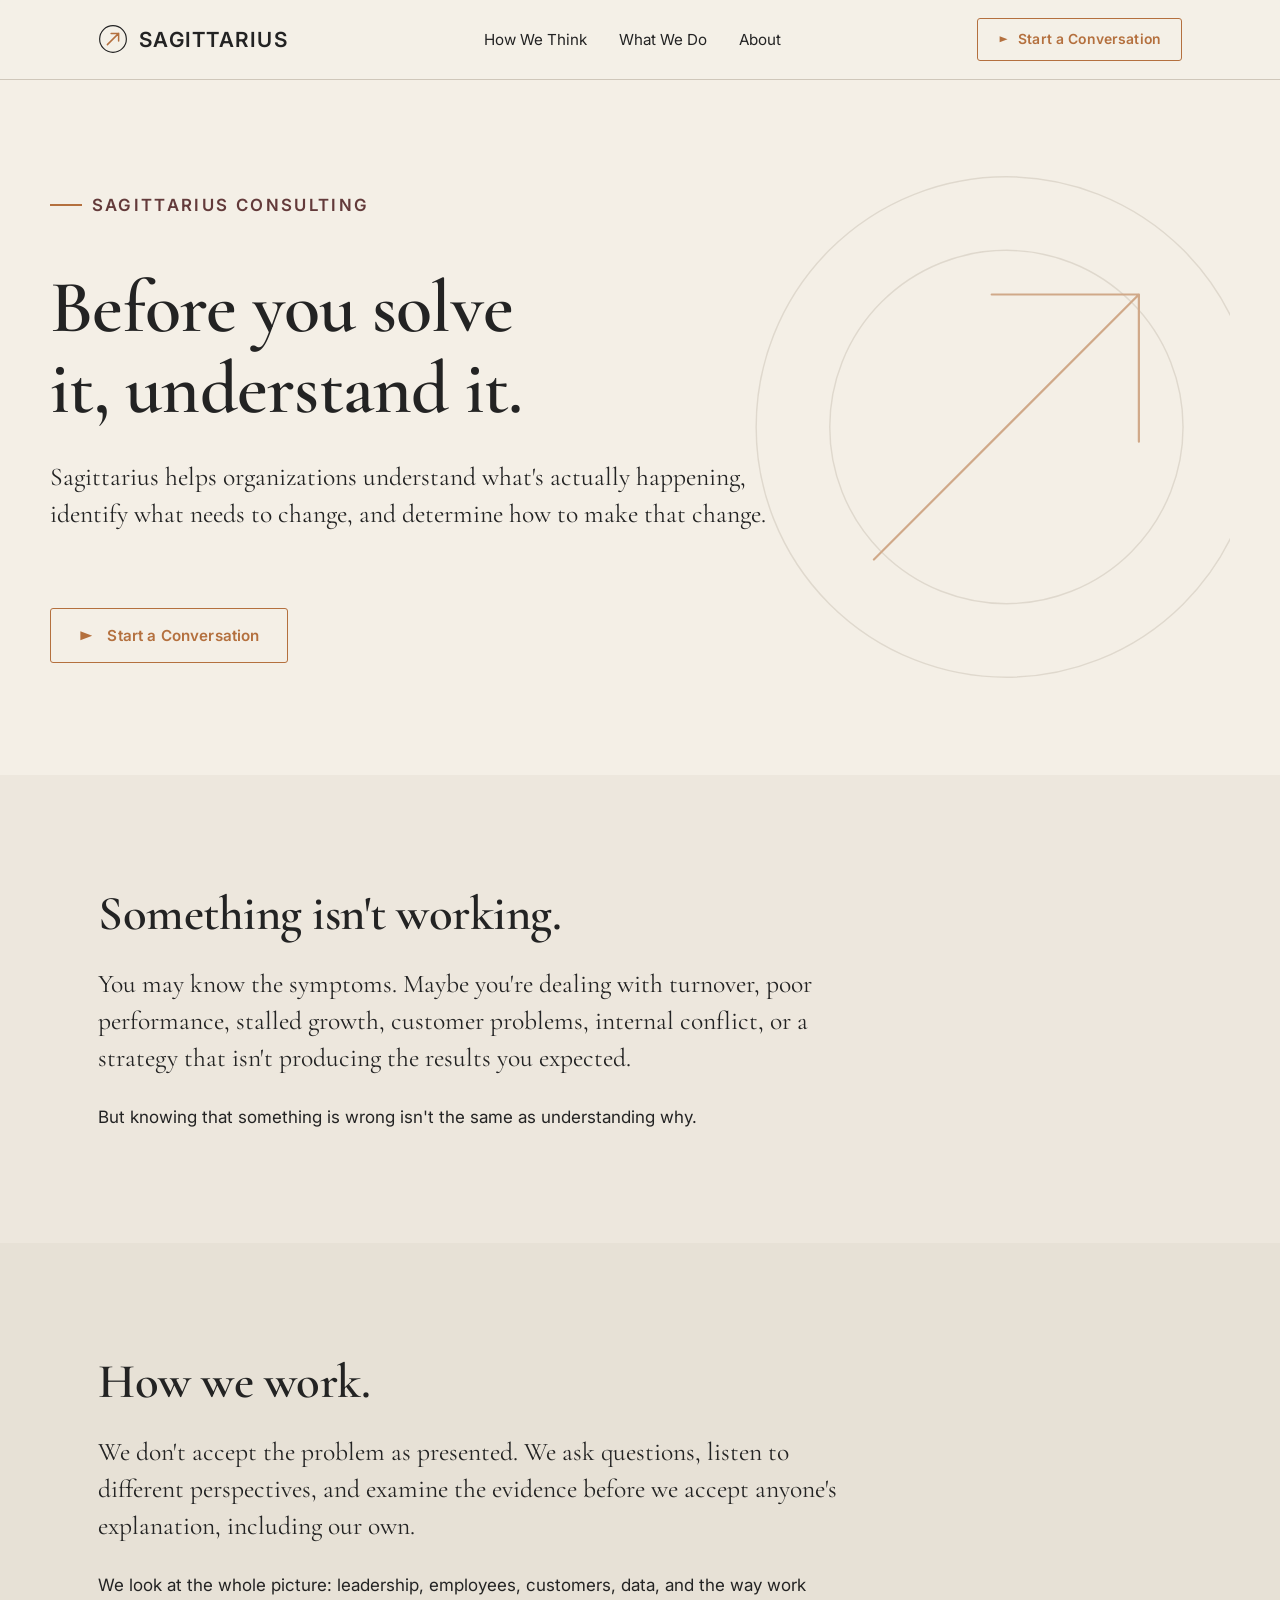
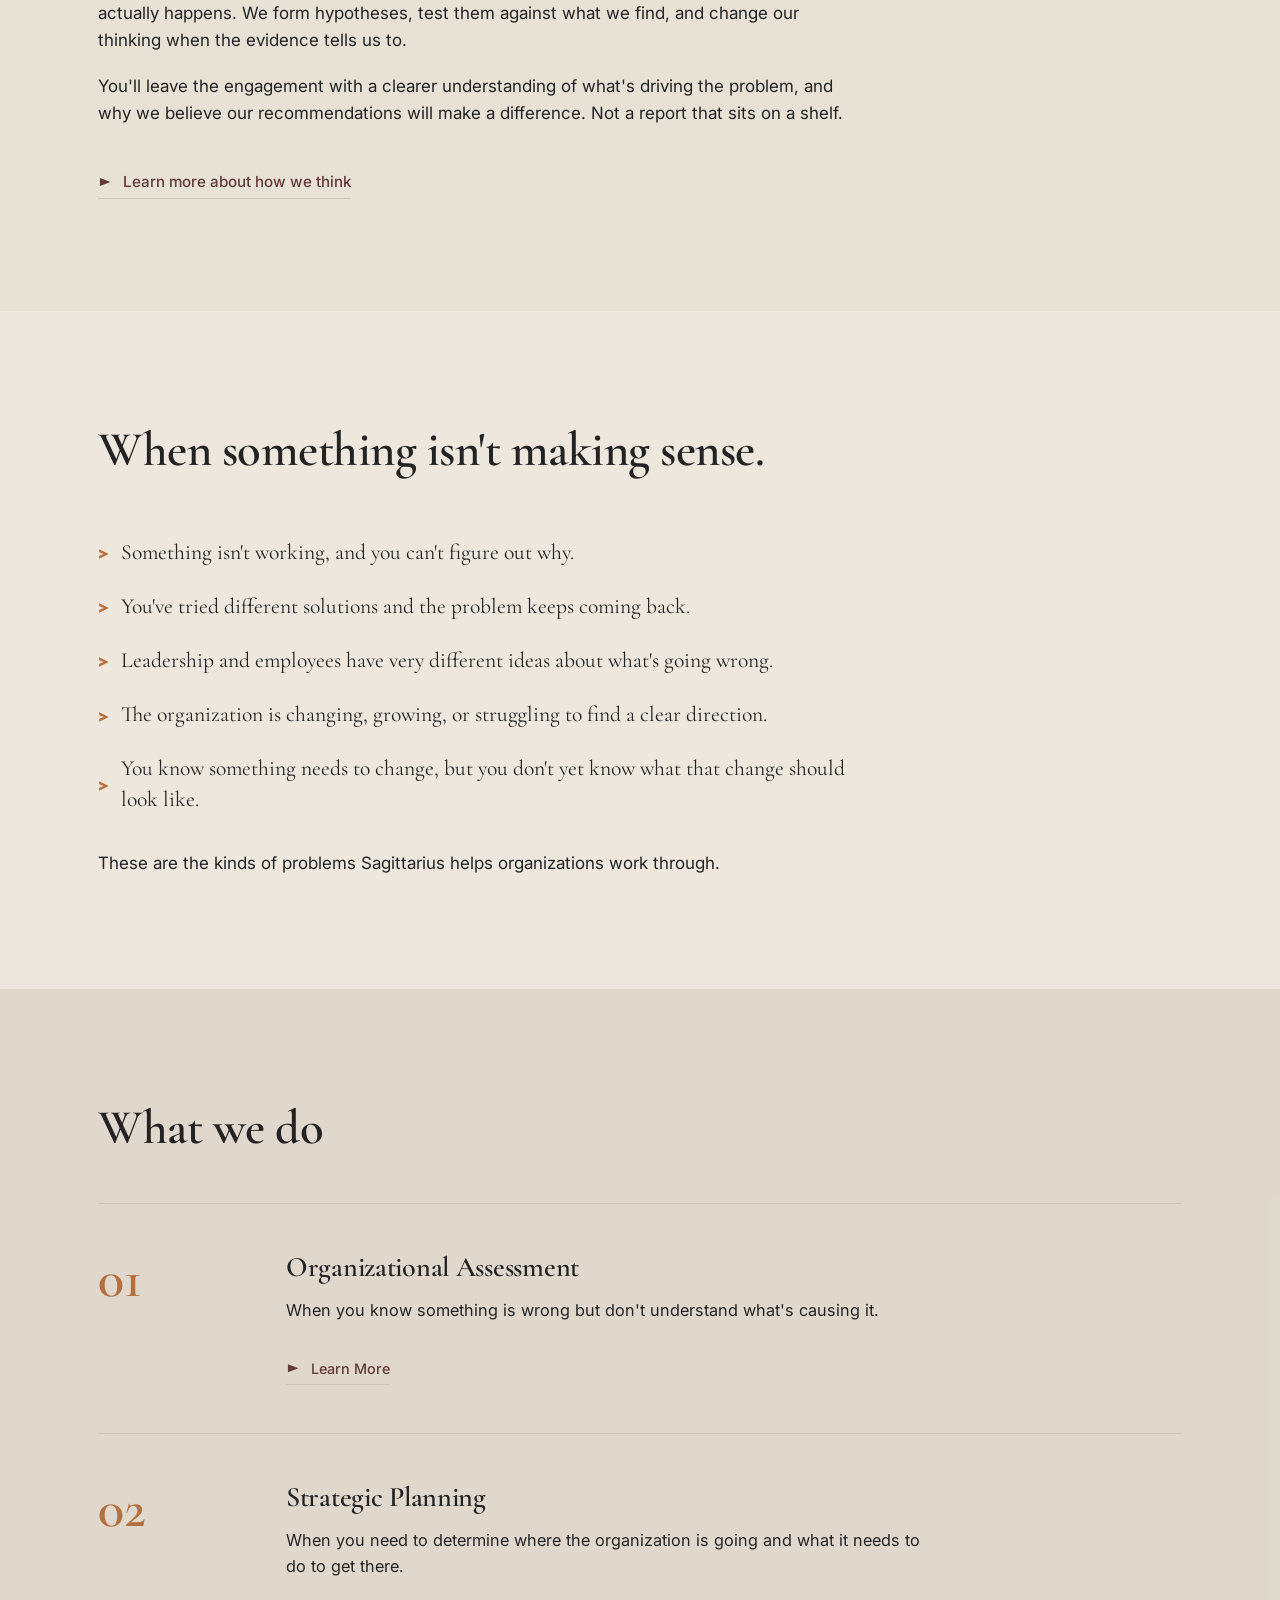
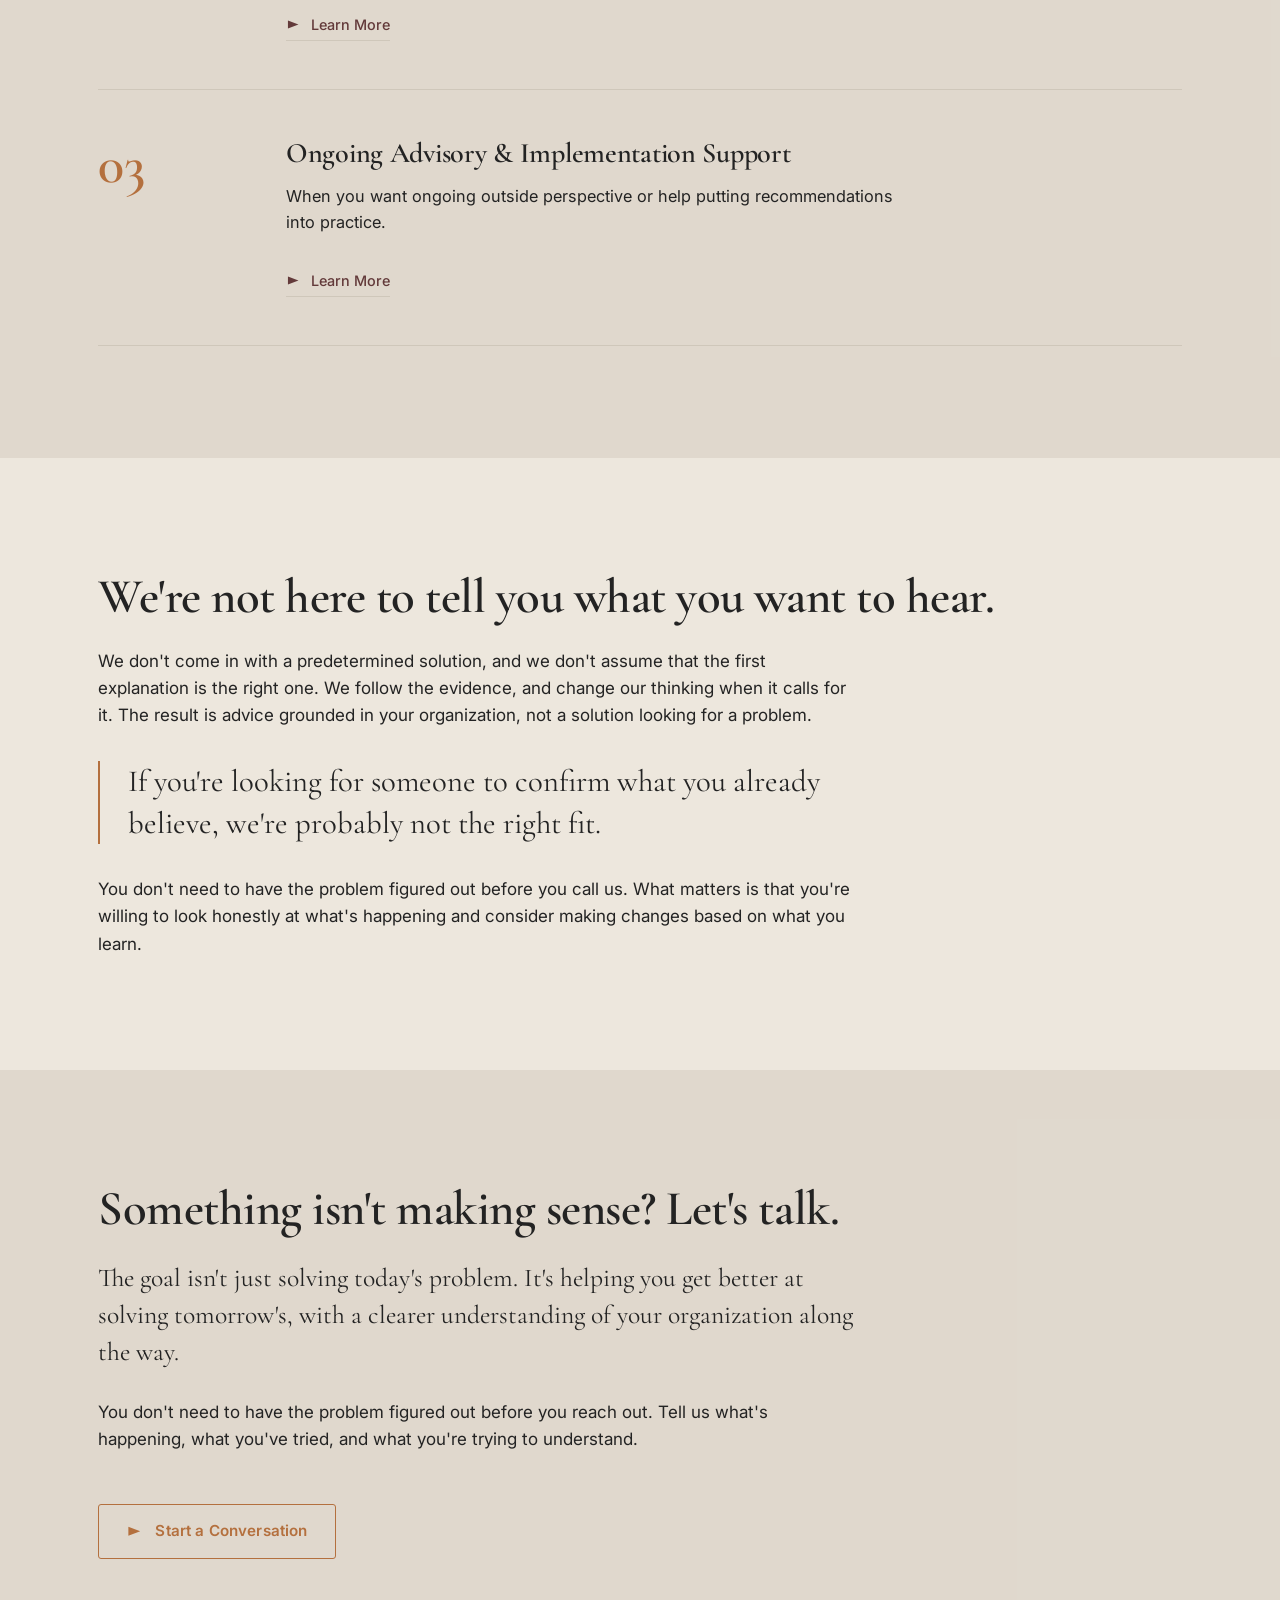
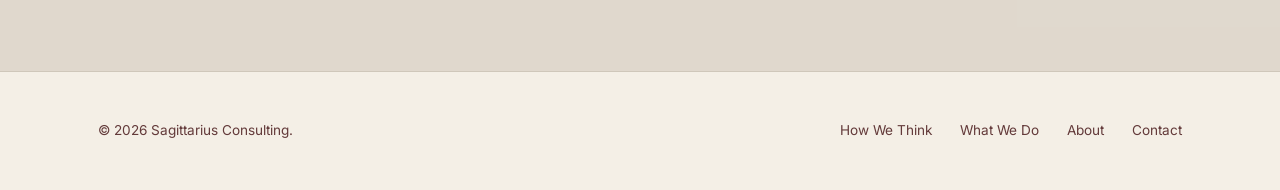
==== index.html @ 2db776eb "Add files via upload" ====
<!DOCTYPE html>
<html lang="en">
<head>
<meta charset="UTF-8">
<meta name="viewport" content="width=device-width, initial-scale=1.0">
<title>Home | Sagittarius Consulting</title>
<meta name="description" content="Sagittarius helps organizations understand what's actually happening, identify what needs to change, and determine how to make that change.">
<link rel="preconnect" href="https://fonts.googleapis.com">
<link rel="preconnect" href="https://fonts.gstatic.com" crossorigin>
<link href="https://fonts.googleapis.com/css2?family=Cormorant+Garamond:wght@400;500;600&family=Inter:wght@400;500;600&display=swap" rel="stylesheet">
<link rel="stylesheet" href="styles.css">
</head>
<body>
  <header class="site-header">
    <nav class="nav">
      <a class="brand" href="index.html"><svg viewBox="0 0 32 32" aria-hidden="true"><circle cx="16" cy="16" r="14.25" fill="none" stroke="currentColor" stroke-width="1.25"/><path d="M10 22L22 10M22 10H14M22 10V18" fill="none" stroke="currentColor" stroke-width="1.6" stroke-linecap="round" stroke-linejoin="round"/></svg>SAGITTARIUS</a>
      <ul class="nav-links">
        <li><a href="how-we-think.html">How We Think</a></li>
        <li><a href="what-we-do.html">What We Do</a></li>
        <li><a href="about.html">About</a></li>
      </ul>
      <div class="nav-cta">
        <a class="cta-primary cta-desktop-only" href="contact.html"><span class="arrow"></span>Start a Conversation</a>
        <button class="menu-toggle" aria-label="Open menu" aria-expanded="false">
          <svg viewBox="0 0 24 24" fill="none" stroke="currentColor" stroke-width="1.5"><path d="M3 6h18M3 12h18M3 18h18"/></svg>
        </button>
      </div>
      <ul class="nav-links nav-links--mobile">
        <li><a href="how-we-think.html">How We Think</a></li>
        <li><a href="what-we-do.html">What We Do</a></li>
        <li><a href="about.html">About</a></li>
        <li><a href="contact.html" class="mobile-cta">Start a Conversation</a></li>
      </ul>
    </nav>
  </header>

  <main>
    <section class="hero wrap">
      <svg class="hero-mark" viewBox="0 0 400 400" xmlns="http://www.w3.org/2000/svg" aria-hidden="true">
        <circle cx="200" cy="200" r="170" fill="none" stroke="#CFC7BA" stroke-width="1"/>
        <circle cx="200" cy="200" r="120" fill="none" stroke="#CFC7BA" stroke-width="1"/>
        <path d="M110 290 L290 110M290 110H190M290 110V210" fill="none" stroke="#B4703E" stroke-width="1.5" stroke-linecap="round" stroke-linejoin="round"/>
      </svg>
      <p class="label">Sagittarius Consulting</p>
      <h1>Before you solve it, understand it.</h1>
      <p class="lede">Sagittarius helps organizations understand what's actually happening, identify what needs to change, and determine how to make that change.</p>
      <a class="cta-primary" href="contact.html"><span class="arrow"></span>Start a Conversation</a>
    </section>

    <section class="section bg-1">
      <div class="section-inner">
        <h2>Something isn't working.</h2>
        <p class="lede col" style="margin-top:1.5rem">You may know the symptoms. Maybe you're dealing with turnover, poor performance, stalled growth, customer problems, internal conflict, or a strategy that isn't producing the results you expected.</p>
        <p class="col">But knowing that something is wrong isn't the same as understanding why.</p>
      </div>
    </section>

    <section class="section bg-2">
      <div class="section-inner">
        <h2>How we work.</h2>
        <p class="lede col" style="margin-top:1.5rem">We don't accept the problem as presented. We ask questions, listen to different perspectives, and examine the evidence before we accept anyone's explanation, including our own.</p>
        <p class="col">We look at the whole picture: leadership, employees, customers, data, and the way work actually happens. We form hypotheses, test them against what we find, and change our thinking when the evidence tells us to.</p>
        <p class="col">You'll leave the engagement with a clearer understanding of what's driving the problem, and why we believe our recommendations will make a difference. Not a report that sits on a shelf.</p>
        <a class="cta cta--quiet" href="how-we-think.html" style="margin-top:1.5rem"><span class="arrow"></span>Learn more about how we think</a>
      </div>
    </section>

    <section class="section bg-1">
      <div class="section-inner">
        <h2>When something isn't making sense.</h2>
        <div class="reveal-block">
          <ul class="arrow-list">
            <li style="transition-delay:0.1s"><svg class="bullet" viewBox="0 0 10 10" aria-hidden="true"><path d="M1 1L9 5L1 9V6.5L5 5L1 3.5V1Z"/></svg>Something isn't working, and you can't figure out why.</li>
            <li style="transition-delay:0.25s"><svg class="bullet" viewBox="0 0 10 10" aria-hidden="true"><path d="M1 1L9 5L1 9V6.5L5 5L1 3.5V1Z"/></svg>You've tried different solutions and the problem keeps coming back.</li>
            <li style="transition-delay:0.4s"><svg class="bullet" viewBox="0 0 10 10" aria-hidden="true"><path d="M1 1L9 5L1 9V6.5L5 5L1 3.5V1Z"/></svg>Leadership and employees have very different ideas about what's going wrong.</li>
            <li style="transition-delay:0.55s"><svg class="bullet" viewBox="0 0 10 10" aria-hidden="true"><path d="M1 1L9 5L1 9V6.5L5 5L1 3.5V1Z"/></svg>The organization is changing, growing, or struggling to find a clear direction.</li>
            <li style="transition-delay:0.7s"><svg class="bullet" viewBox="0 0 10 10" aria-hidden="true"><path d="M1 1L9 5L1 9V6.5L5 5L1 3.5V1Z"/></svg>You know something needs to change, but you don't yet know what that change should look like.</li>
          </ul>
          <p class="col reveal-fade-item" style="margin-top:1.5rem; transition-delay:0.95s">These are the kinds of problems Sagittarius helps organizations work through.</p>
        </div>
      </div>
    </section>

    <section class="section bg-3">
      <div class="section-inner">
        <h2>What we do</h2>
        <div class="offerings">
          <div class="offering">
            <span class="num">01</span>
            <div>
              <h3>Organizational Assessment</h3>
              <p>When you know something is wrong but don't understand what's causing it.</p>
              <a class="cta cta--quiet" href="what-we-do.html#understand"><span class="arrow"></span>Learn More</a>
            </div>
          </div>
          <div class="offering">
            <span class="num">02</span>
            <div>
              <h3>Strategic Planning</h3>
              <p>When you need to determine where the organization is going and what it needs to do to get there.</p>
              <a class="cta cta--quiet" href="what-we-do.html#plan"><span class="arrow"></span>Learn More</a>
            </div>
          </div>
          <div class="offering">
            <span class="num">03</span>
            <div>
              <h3>Ongoing Advisory &amp; Implementation Support</h3>
              <p>When you want ongoing outside perspective or help putting recommendations into practice.</p>
              <a class="cta cta--quiet" href="what-we-do.html#continue"><span class="arrow"></span>Learn More</a>
            </div>
          </div>
        </div>
      </div>
    </section>

    <section class="section bg-1">
      <div class="section-inner">
        <h2>We're not here to tell you what you want to hear.</h2>
        <p class="col" style="margin-top:1.5rem">We don't come in with a predetermined solution, and we don't assume that the first explanation is the right one. We follow the evidence, and change our thinking when it calls for it. The result is advice grounded in your organization, not a solution looking for a problem.</p>
        <blockquote style="margin-top:2rem">If you're looking for someone to confirm what you already believe, we're probably not the right fit.</blockquote>
        <p class="col" style="margin-top:2rem">You don't need to have the problem figured out before you call us. What matters is that you're willing to look honestly at what's happening and consider making changes based on what you learn.</p>
      </div>
    </section>

    <section class="section bg-3">
      <div class="section-inner">
        <h2>Something isn't making sense? Let's talk.</h2>
        <p class="lede col" style="margin-top:1.5rem">The goal isn't just solving today's problem. It's helping you get better at solving tomorrow's, with a clearer understanding of your organization along the way.</p>
        <p class="col">You don't need to have the problem figured out before you reach out. Tell us what's happening, what you've tried, and what you're trying to understand.</p>
        <a class="cta-primary" href="contact.html" style="margin-top:2rem"><span class="arrow"></span>Start a Conversation</a>
      </div>
    </section>
  </main>

  <footer class="site-footer">
    <div class="footer-inner">
      <span>&copy; 2026 Sagittarius Consulting.</span>
      <ul class="footer-links">
        <li><a href="how-we-think.html">How We Think</a></li>
        <li><a href="what-we-do.html">What We Do</a></li>
        <li><a href="about.html">About</a></li>
        <li><a href="contact.html">Contact</a></li>
      </ul>
    </div>
  </footer>

<script src="script.js"></script>
</body>
</html>
---- styles.css ----
/* ==========================================================================
   Sagittarius Consulting — shared styles
   ========================================================================== */

:root {
  --ivory: #F4EFE6;
  --charcoal: #232323;
  --stone: #CFC7BA;
  --copper: #B4703E;
  --burgundy: #633A3A;

  --tint-1: rgba(207, 199, 186, 0.2);
  --tint-2: rgba(207, 199, 186, 0.36);
  --tint-3: rgba(207, 199, 186, 0.55);

  --serif: "Cormorant Garamond", serif;
  --sans: "Inter", sans-serif;

  --measure: 640px;
  --measure-wide: 760px;
  --canvas: 1180px;

  --space-1: 0.5rem;
  --space-2: 1rem;
  --space-3: 1.75rem;
  --space-4: 3rem;
  --space-5: 5rem;
  --space-6: 7rem;
  --space-7: 11rem;
}

@media (prefers-reduced-motion: reduce) {
  *, *::before, *::after {
    animation-duration: 0.01ms !important;
    animation-iteration-count: 1 !important;
    transition-duration: 0.01ms !important;
    scroll-behavior: auto !important;
  }
}

* { box-sizing: border-box; }

html { scroll-behavior: smooth; }

body {
  margin: 0;
  background: var(--ivory);
  color: var(--charcoal);
  font-family: var(--sans);
  font-size: 17px;
  line-height: 1.6;
  -webkit-font-smoothing: antialiased;
}

img { max-width: 100%; display: block; }

a { color: inherit; }

::selection { background: var(--copper); color: var(--ivory); }

/* -------------------------------------------------------------------------
   Focus states
   ------------------------------------------------------------------------- */
a:focus-visible,
button:focus-visible,
input:focus-visible,
textarea:focus-visible {
  outline: 2px solid var(--copper);
  outline-offset: 3px;
}

/* -------------------------------------------------------------------------
   Type
   ------------------------------------------------------------------------- */
h1, h2, h3, .serif {
  font-family: var(--serif);
  font-weight: 600;
  line-height: 1.1;
  letter-spacing: -0.01em;
  margin: 0;
  color: var(--charcoal);
}

h1 { font-size: clamp(2.8rem, 5.8vw, 5rem); font-weight: 600; }
h2 { font-size: clamp(2.1rem, 3.8vw, 3.1rem); }
h3 { font-size: clamp(1.4rem, 2.2vw, 1.8rem); font-weight: 600; }

p { margin: 0 0 1.1em; max-width: var(--measure); }
p:last-child { margin-bottom: 0; }

.lede {
  font-family: var(--serif);
  font-size: clamp(1.3rem, 2vw, 1.6rem);
  line-height: 1.45;
  color: var(--charcoal);
  max-width: var(--measure-wide);
}

.label {
  font-family: var(--sans);
  font-size: 0.85rem;
  font-weight: 600;
  letter-spacing: 0.02em;
  color: var(--burgundy);
  margin: 0 0 var(--space-2);
  display: flex;
  align-items: center;
  gap: 0.6rem;
}
.label::before {
  content: "";
  display: inline-block;
  width: 18px;
  height: 2px;
  background: var(--copper);
}

.label--lg {
  font-size: 1.05rem;
  letter-spacing: 0.14em;
  text-transform: uppercase;
}
.label--lg::before {
  width: 32px;
}

.vision-statement {
  font-size: clamp(1.9rem, 3.4vw, 2.6rem);
  line-height: 1.18;
  max-width: 680px;
}

.stat-num {
  font-family: var(--sans);
  font-variant-numeric: tabular-nums;
  color: var(--stone);
}

blockquote {
  font-family: var(--serif);
  font-size: clamp(1.4rem, 2.4vw, 2rem);
  line-height: 1.35;
  margin: 0;
  color: var(--charcoal);
  max-width: var(--measure-wide);
  border-left: 2px solid var(--copper);
  padding-left: var(--space-3);
}

/* -------------------------------------------------------------------------
   Layout helpers
   ------------------------------------------------------------------------- */
.wrap {
  max-width: var(--canvas);
  margin: 0 auto;
  padding: 0 clamp(2rem, 6vw, 3rem);
}

.section {
  padding: var(--space-6) 0;
}

.bg-1 { background: var(--tint-1); }
.bg-2 { background: var(--tint-2); }
.bg-3 { background: var(--tint-3); }

.section-inner {
  max-width: var(--canvas);
  margin: 0 auto;
  padding: 0 clamp(2rem, 6vw, 3rem);
}

.col {
  max-width: var(--measure-wide);
}

.grid-2 {
  display: grid;
  grid-template-columns: 1fr 1fr;
  gap: var(--space-5);
  align-items: start;
}

@media (max-width: 880px) {
  .grid-2 { grid-template-columns: 1fr; gap: var(--space-4); }
  .section { padding: var(--space-5) 0; }
  :root { font-size: 16px; }
}

/* -------------------------------------------------------------------------
   Header / Nav
   ------------------------------------------------------------------------- */
.site-header {
  position: sticky;
  top: 0;
  z-index: 40;
  background: rgba(244, 240, 232, 0.92);
  backdrop-filter: blur(6px);
  border-bottom: 1px solid var(--stone);
}

.nav {
  max-width: var(--canvas);
  margin: 0 auto;
  padding: 1.1rem clamp(2rem, 6vw, 3rem);
  display: flex;
  align-items: center;
  justify-content: space-between;
}

.brand {
  display: flex;
  align-items: center;
  gap: 0.7rem;
  text-decoration: none;
  font-family: var(--sans);
  font-weight: 600;
  font-size: 1.3rem;
  letter-spacing: 0.06em;
  color: var(--charcoal);
}

.brand svg { width: 30px; height: 30px; flex: none; }
.brand svg path { stroke: var(--copper); }
.brand svg circle { stroke: var(--charcoal); }

@media (max-width: 480px) {
  .brand { font-size: 1.05rem; }
  .brand svg { width: 26px; height: 26px; }
}

.nav-links {
  display: flex;
  align-items: center;
  gap: 2rem;
  list-style: none;
  margin: 0;
  padding: 0;
}

.nav-links a {
  text-decoration: none;
  font-size: 0.95rem;
  color: var(--charcoal);
  position: relative;
  padding-bottom: 3px;
}

.nav-links a::after {
  content: "";
  position: absolute;
  left: 0; right: 100%;
  bottom: 0;
  height: 1px;
  background: var(--copper);
  transition: right 0.25s ease;
}

.nav-links a:hover::after,
.nav-links a[aria-current="page"]::after {
  right: 0;
}

.nav-links a[aria-current="page"] {
  color: var(--burgundy);
}

.nav-cta { display: flex; align-items: center; }

.menu-toggle {
  display: none;
  background: none;
  border: none;
  cursor: pointer;
  padding: 0.4rem;
  color: var(--charcoal);
}
.menu-toggle svg { width: 24px; height: 24px; }

/* Mobile nav is hidden entirely on desktop — only the breakpoint below turns it on */
.nav-links--mobile { display: none; }

@media (max-width: 880px) {
  .nav-links:not(.nav-links--mobile) { display: none; }
  .nav-cta .cta-desktop-only { display: none; }
  .menu-toggle { display: block; }

  .nav-links--mobile {
    display: flex;
    position: fixed;
    inset: 0 0 auto 0;
    top: 63px;
    background: var(--ivory);
    border-bottom: 1px solid var(--stone);
    flex-direction: column;
    align-items: flex-start;
    gap: 0;
    padding: var(--space-2) var(--space-3) var(--space-4);
    transform: translateY(-8px);
    opacity: 0;
    pointer-events: none;
    transition: opacity 0.2s ease, transform 0.2s ease;
  }
  .nav-links--mobile.is-open {
    opacity: 1;
    transform: translateY(0);
    pointer-events: auto;
  }
  .nav-links--mobile li { width: 100%; border-top: 1px solid var(--stone); }
  .nav-links--mobile li:first-child { border-top: none; }
  .nav-links--mobile a { display: block; padding: 1rem 0; }
  .nav-links--mobile a::after { display: none; }
  .nav-links--mobile .mobile-cta { color: var(--copper); font-weight: 600; }
}

/* -------------------------------------------------------------------------
   Growing arrow — shared hover animation for CTAs and text links.
   A 3-point triangle drawn with clip-path; on hover the same 3 points move
   (top up, bottom down, tip pulled back toward the base) so it reads as
   stretching taller and thinner rather than just scaling up.
   ------------------------------------------------------------------------- */
.arrow {
  display: inline-block;
  width: 18px;
  height: 18px;
  flex: none;
  background-color: currentColor;
  clip-path: polygon(12% 25%, 12% 75%, 78% 50%);
  transition: clip-path 0.35s cubic-bezier(0.65, 0, 0.35, 1);
}
a:hover .arrow,
button:hover .arrow {
  clip-path: polygon(12% 5%, 12% 95%, 45% 50%);
}

/* -------------------------------------------------------------------------
   CTA / links
   ------------------------------------------------------------------------- */
.cta {
  display: inline-flex;
  align-items: center;
  gap: 0.55rem;
  text-decoration: none;
  color: var(--charcoal);
  font-family: var(--sans);
  font-size: 0.95rem;
  font-weight: 500;
  padding-bottom: 4px;
  border-bottom: 1px solid var(--charcoal);
  transition: border-color 0.2s ease, color 0.2s ease;
}
.cta:hover { color: var(--copper); border-color: var(--copper); }
.cta .arrow { width: 16px; height: 16px; }

.cta--quiet { color: var(--burgundy); border-color: var(--stone); }
.cta--quiet:hover { color: var(--copper); border-color: var(--copper); }

.cta-primary {
  display: inline-flex;
  align-items: center;
  gap: 0.7rem;
  text-decoration: none;
  background: transparent;
  color: var(--copper);
  font-family: var(--sans);
  font-size: 0.95rem;
  font-weight: 600;
  letter-spacing: 0.01em;
  padding: 0.9rem 1.7rem;
  border-radius: 3px;
  border: 1px solid var(--copper);
  transition: background 0.2s ease, color 0.2s ease, border-color 0.2s ease;
}
.cta-primary:hover {
  background: var(--copper);
  color: var(--ivory);
  border-color: var(--copper);
}

.nav-cta .cta-primary {
  padding: 0.6rem 1.25rem;
  font-size: 0.87rem;
  gap: 0.5rem;
}
.nav-cta .cta-primary .arrow { width: 12px; height: 12px; }

/* -------------------------------------------------------------------------
   Hero
   ------------------------------------------------------------------------- */
.hero {
  position: relative;
  padding: var(--space-6) 0 var(--space-6);
  overflow: hidden;
}
.hero .label {
  margin-bottom: var(--space-4);
  font-size: 1.05rem;
  font-weight: 600;
  letter-spacing: 0.14em;
  text-transform: uppercase;
}
.hero .label::before { width: 32px; }
.hero h1 { max-width: 15ch; position: relative; z-index: 1; }
.hero .lede { margin-top: var(--space-3); position: relative; z-index: 1; }
.hero .cta-primary { margin-top: var(--space-4); position: relative; z-index: 1; }

.hero-mark {
  position: absolute;
  top: 50%;
  right: -6%;
  transform: translateY(-50%);
  width: 46vw;
  max-width: 640px;
  min-width: 320px;
  opacity: 0.55;
  pointer-events: none;
  z-index: 0;
}
@media (max-width: 900px) {
  .hero-mark { opacity: 0.3; right: -20%; width: 70vw; }
}

/* -------------------------------------------------------------------------
   Diagram frames
   ------------------------------------------------------------------------- */
.diagram {
  margin-top: var(--space-4);
  width: 100%;
  background: var(--surface);
  border-radius: 6px;
  padding: var(--space-4) var(--space-3);
}
.diagram svg { width: 100%; height: auto; display: block; overflow: visible; }
.diagram-caption {
  margin-top: var(--space-3);
  font-size: 0.9rem;
  color: var(--burgundy);
  max-width: var(--measure-wide);
}

.diagram-line { stroke: var(--copper); stroke-width: 1.75; fill: none; opacity: 0.75; }
.diagram-line--active { stroke: var(--burgundy); opacity: 1; stroke-width: 2; }
.diagram-node { fill: var(--ivory); stroke: var(--charcoal); stroke-width: 1.4; }
.diagram-node--accent { stroke: var(--copper); stroke-width: 2.25; fill: #F0DCC9; }
.diagram-text { font-family: var(--sans); font-size: 14px; font-weight: 500; fill: var(--charcoal); }
.diagram-text--muted { fill: var(--burgundy); }

@media (max-width: 700px) {
  .diagram { padding: var(--space-3) var(--space-2); }
}

.reveal-path {
  stroke-dasharray: var(--len, 400);
  stroke-dashoffset: var(--len, 400);
  transition: stroke-dashoffset 1.1s ease;
}
.diagram.is-visible .reveal-path { stroke-dashoffset: 0; }
.reveal-fade {
  opacity: 0;
  transition: opacity 0.6s ease;
}
.diagram.is-visible .reveal-fade { opacity: 1; }

/* -------------------------------------------------------------------------
   Lists
   ------------------------------------------------------------------------- */
.plain-list {
  list-style: none;
  margin: var(--space-3) 0 0;
  padding: 0;
  max-width: var(--measure-wide);
}
.plain-list li {
  padding: var(--space-2) 0;
  border-top: 1px solid var(--stone);
  font-family: var(--serif);
  font-size: 1.25rem;
  line-height: 1.4;
}
.plain-list li:last-child { border-bottom: 1px solid var(--stone); }

.arrow-list {
  list-style: none;
  margin: var(--space-4) 0 0;
  padding: 0;
  max-width: var(--measure-wide);
}
.arrow-list li {
  display: flex;
  align-items: center;
  gap: 0.7rem;
  padding: 0.75rem 0;
  font-family: var(--serif);
  font-size: 1.35rem;
  line-height: 1.4;
  opacity: 0;
  transform: translateX(-10px);
  transition: opacity 0.5s ease, transform 0.5s ease;
}
.arrow-list li .bullet {
  flex: none;
  width: 0.55em;
  height: 0.55em;
  margin-top: 0.2em;
}
.arrow-list li .bullet path { fill: var(--copper); }
.reveal-block.is-visible .arrow-list li {
  opacity: 1;
  transform: translateX(0);
}
.reveal-block .reveal-fade-item {
  opacity: 0;
  transform: translateY(6px);
  transition: opacity 0.5s ease, transform 0.5s ease;
}
.reveal-block.is-visible .reveal-fade-item {
  opacity: 1;
  transform: translateY(0);
}

.trait-list {
  list-style: none;
  margin: var(--space-3) 0 0;
  padding: 0;
  columns: 2;
  column-gap: var(--space-4);
  max-width: var(--canvas);
}
.trait-list li {
  break-inside: avoid;
  padding: 0.55rem 0;
  border-top: 1px solid var(--stone);
  font-size: 0.98rem;
}
@media (max-width: 700px) { .trait-list { columns: 1; } }

/* -------------------------------------------------------------------------
   Services / offerings
   ------------------------------------------------------------------------- */
.offerings {
  display: flex;
  flex-direction: column;
  margin-top: var(--space-4);
}
.offering {
  display: grid;
  grid-template-columns: 140px 1fr;
  gap: var(--space-4);
  padding: var(--space-4) 0;
  border-top: 1px solid var(--stone);
  align-items: start;
}
.offerings .offering:last-child { border-bottom: 1px solid var(--stone); }
.offering .num {
  font-family: var(--serif);
  font-size: 3.4rem;
  font-weight: 600;
  color: var(--copper);
  line-height: 1;
}
.offering h3 { margin-bottom: 0.5em; }
.offering p { font-size: 1.02rem; }
.offering .cta { margin-top: 1rem; font-size: 0.9rem; }

.cycle-wrap { margin-top: var(--space-4); }
.cycle-divider-full { border-top: 1px solid var(--stone); }
.cycle-list {
  position: relative;
  margin-left: 4.5rem;
}
.cycle-step {
  display: grid;
  grid-template-columns: 90px 1fr;
  gap: 1.75rem;
  align-items: stretch;
}
.num-col {
  display: flex;
  flex-direction: column;
  align-items: center;
  position: relative;
}
.connector {
  flex: 1;
  width: 2px;
  background: var(--copper);
  position: relative;
}
.cycle-step:first-of-type .connector-top {
  visibility: hidden;
  background: transparent !important;
}
.cycle-list .cycle-step:last-child .connector-bottom { visibility: hidden; }
/* small downward arrow at the midpoint of each connecting line */
.connector-bottom::after {
  content: "";
  position: absolute;
  left: 50%;
  bottom: -1px;
  transform: translateX(-50%);
  width: 0;
  height: 0;
  border-left: 5px solid transparent;
  border-right: 5px solid transparent;
  border-top: 7px solid var(--copper);
}
.cycle-step .num {
  display: block;
  flex: none;
  width: 32px;
  height: 32px;
  border-radius: 50%;
  border: 2.5px solid var(--copper);
  background: transparent;
}
.step-text {
  padding: 1.75rem 0;
}
/* internal dividers (between items) stay confined to the text column only,
   so they never cross the vertical connector line */
.cycle-step:not(:first-of-type) .step-text { border-top: 1px solid var(--stone); }
.cycle-step h3 { margin: 0; font-family: var(--serif); font-weight: 600; font-size: 1.6rem; }
.cycle-step p { margin: 0.3rem 0 0; font-size: 0.95rem; color: var(--charcoal); opacity: 0.75; }

/* bracket: a loop-back path down the left side, reading bottom (exits Revise,
   pointing left) -> up the vertical line -> top (re-enters toward Observe,
   pointing right). */
.bracket-stub {
  position: absolute;
  left: -40px;
  height: 2px;
  background: var(--copper);
}
.bracket-stub-top {
  top: 56px;
  width: 69px;
}
.bracket-stub-bottom {
  bottom: 56px;
  width: 69px;
}
.bracket-vertical {
  position: absolute;
  left: -40px;
  top: 56px;
  bottom: 56px;
  width: 2px;
  background: var(--copper);
}
.bracket-stub-top::after {
  content: "";
  position: absolute;
  left: 50%;
  top: 50%;
  transform: translate(-50%, -50%);
  width: 0; height: 0;
  border-top: 5px solid transparent;
  border-bottom: 5px solid transparent;
  border-left: 7px solid var(--copper);
}
.bracket-stub-bottom::after {
  content: "";
  position: absolute;
  left: 50%;
  top: 50%;
  transform: translate(-50%, -50%);
  width: 0; height: 0;
  border-top: 5px solid transparent;
  border-bottom: 5px solid transparent;
  border-right: 7px solid var(--copper);
}
.bracket-vertical::before,
.bracket-vertical::after,
.bracket-vertical .mid-arrow {
  content: "";
  position: absolute;
  left: 50%;
  transform: translateX(-50%);
  width: 0; height: 0;
  border-left: 5px solid transparent;
  border-right: 5px solid transparent;
  border-bottom: 7px solid var(--copper);
}
.bracket-vertical::before { top: 28%; }
.bracket-vertical::after { top: 68%; }
.bracket-vertical .mid-arrow { top: 48%; }

@media (max-width: 600px) {
  .cycle-list { margin-left: 2.5rem; }
  .cycle-step { grid-template-columns: 50px 1fr; }
  .cycle-step .num { width: 24px; height: 24px; border-width: 2px; }
  .bracket-stub, .bracket-vertical { left: -22px; }
  .bracket-stub-top, .bracket-stub-bottom { width: 38px; }
}

@media (max-width: 700px) {
  .offering { grid-template-columns: 1fr; gap: var(--space-2); }
  .offering .num { font-size: 2.2rem; }
}

/* -------------------------------------------------------------------------
   Founder / About
   ------------------------------------------------------------------------- */
.founder {
  display: grid;
  grid-template-columns: 300px 1fr;
  gap: var(--space-5);
  align-items: start;
}
.founder-portrait {
  aspect-ratio: 4/5;
  background: var(--stone);
  border: 1px solid var(--charcoal);
  display: flex;
  align-items: flex-end;
  padding: var(--space-2);
  color: var(--charcoal);
  font-family: var(--sans);
  font-size: 0.8rem;
  overflow: hidden;
  position: sticky;
  top: 6.5rem;
}
.founder-portrait img { width: 100%; height: 100%; object-fit: cover; }
@media (max-width: 780px) {
  .founder { grid-template-columns: 1fr; }
  .founder-portrait { max-width: 260px; position: static; }
}

.industry-grid {
  display: grid;
  grid-template-columns: repeat(2, 1fr);
  gap: var(--space-2) var(--space-3);
  margin-top: var(--space-4);
}
.industry-grid span {
  display: block;
  padding: 0.7rem 0;
  border-top: 1px solid var(--stone);
  font-size: 0.95rem;
}
@media (max-width: 480px) { .industry-grid { grid-template-columns: 1fr; } }

/* -------------------------------------------------------------------------
   Contact form
   ------------------------------------------------------------------------- */
.visually-hidden {
  position: absolute;
  width: 1px;
  height: 1px;
  padding: 0;
  margin: -1px;
  overflow: hidden;
  clip: rect(0, 0, 0, 0);
  white-space: nowrap;
  border: 0;
}

.form-field { margin-bottom: var(--space-3); max-width: var(--measure-wide); }
.form-field label {
  display: block;
  font-family: var(--sans);
  font-size: 0.9rem;
  color: var(--burgundy);
  margin-bottom: 0.4rem;
}
.form-field .hint {
  font-size: 0.83rem;
  color: var(--charcoal);
  opacity: 0.65;
  margin: 0.25rem 0 0.5rem;
}
.required-mark {
  color: var(--copper);
}
.required-legend {
  font-size: 0.82rem;
  color: var(--charcoal);
  opacity: 0.65;
  margin: 0;
}
.form-field input,
.form-field textarea {
  width: 100%;
  background: transparent;
  border: none;
  border-bottom: 1px solid var(--charcoal);
  font-family: var(--sans);
  font-size: 1rem;
  color: var(--charcoal);
  padding: 0.6rem 0.1rem;
  resize: vertical;
}
.form-field textarea { min-height: 90px; }
.form-field input::placeholder,
.form-field textarea::placeholder { color: var(--stone); }

.cta-primary.contact-form-submit {
  margin-top: var(--space-4);
  cursor: pointer;
  background: var(--copper);
  color: var(--ivory);
  border-color: var(--copper);
}
.cta-primary.contact-form-submit:hover {
  background: var(--burgundy);
  border-color: var(--burgundy);
}
.cta-primary.contact-form-submit:disabled {
  cursor: default;
}

.form-note {
  margin-top: var(--space-3);
  font-size: 0.85rem;
  color: var(--burgundy);
  max-width: var(--measure-wide);
}
.form-note--error {
  color: #a33b3b;
  font-weight: 500;
}

/* -------------------------------------------------------------------------
   Footer
   ------------------------------------------------------------------------- */
.site-footer {
  border-top: 1px solid var(--stone);
  padding: var(--space-4) 0;
}
.footer-inner {
  max-width: var(--canvas);
  margin: 0 auto;
  padding: 0 var(--space-4);
  display: flex;
  align-items: center;
  justify-content: space-between;
  flex-wrap: wrap;
  gap: var(--space-2);
  font-size: 0.85rem;
  color: var(--burgundy);
}
.footer-links { display: flex; gap: var(--space-3); list-style: none; margin: 0; padding: 0; }
.footer-links a { text-decoration: none; color: var(--burgundy); }
.footer-links a:hover { color: var(--copper); }

/* -------------------------------------------------------------------------
   Reveal-block trigger observed generically alongside .diagram in script.js
   ------------------------------------------------------------------------- */
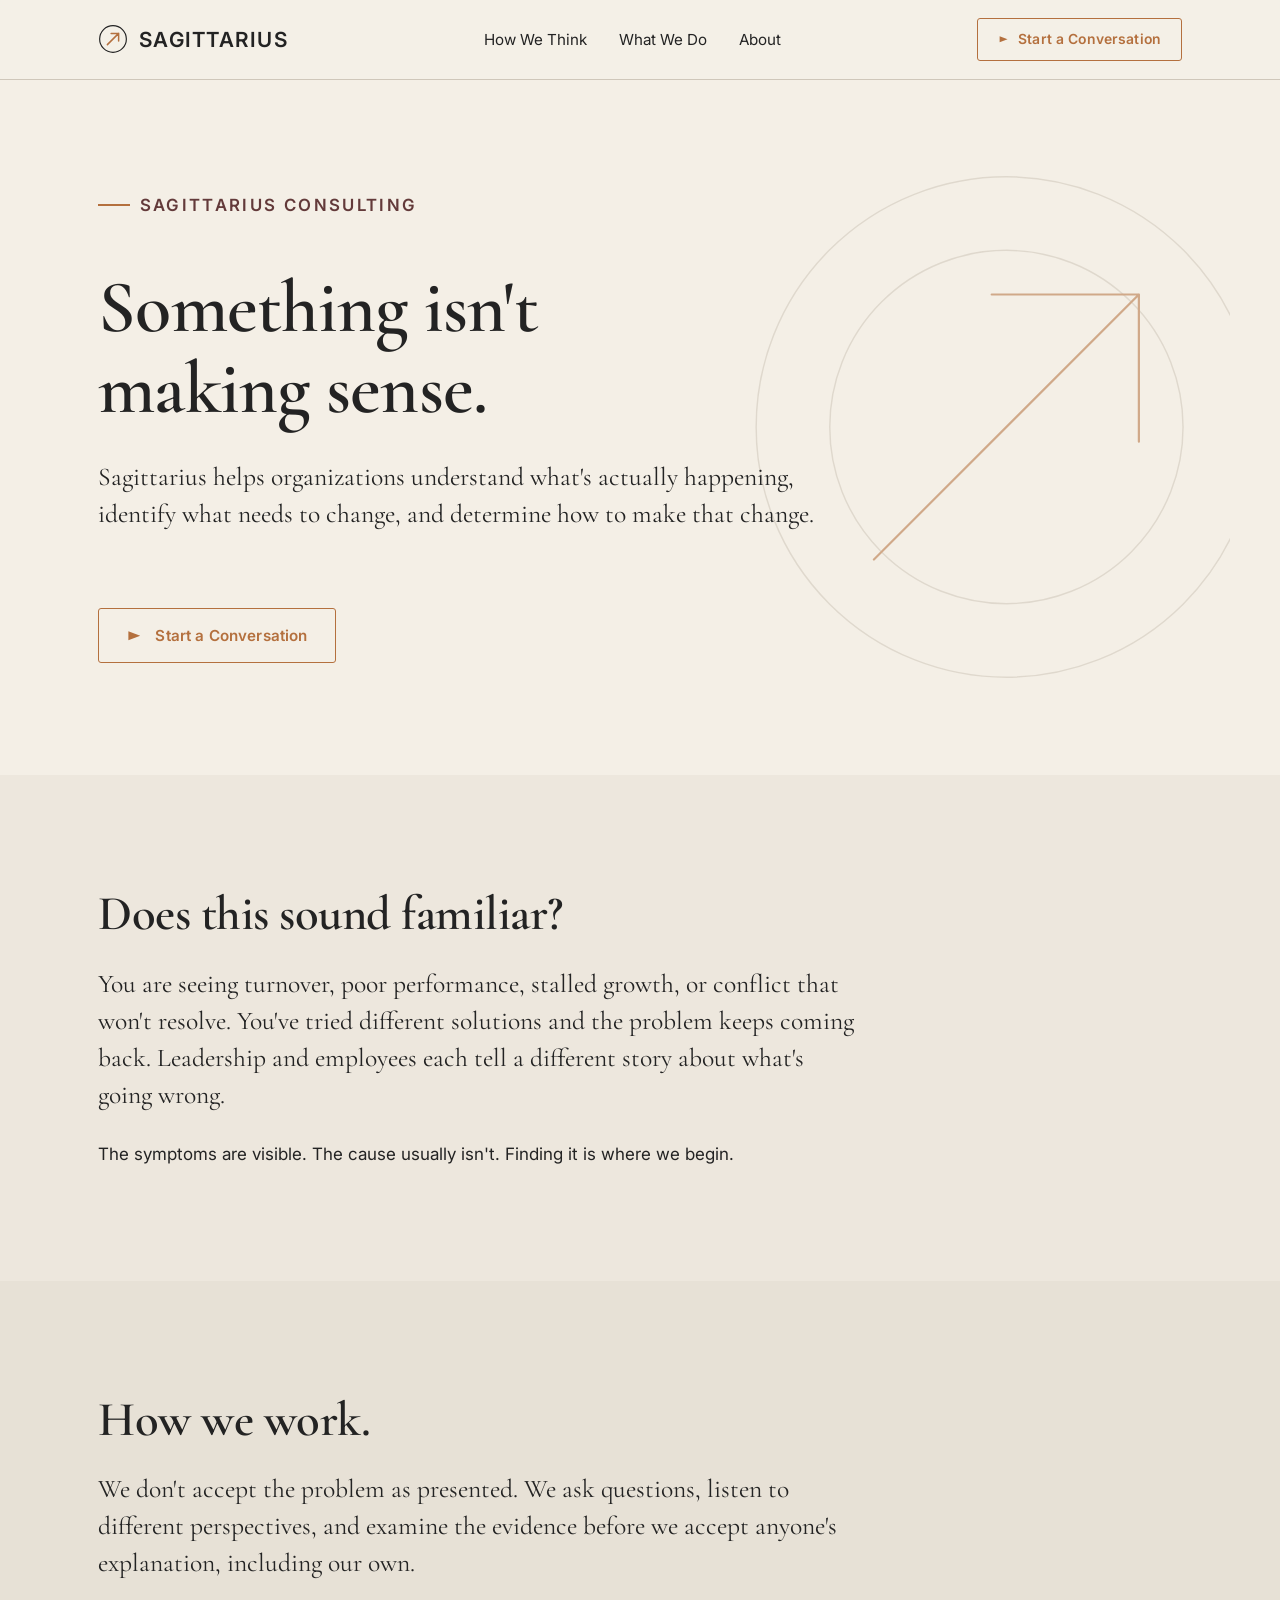
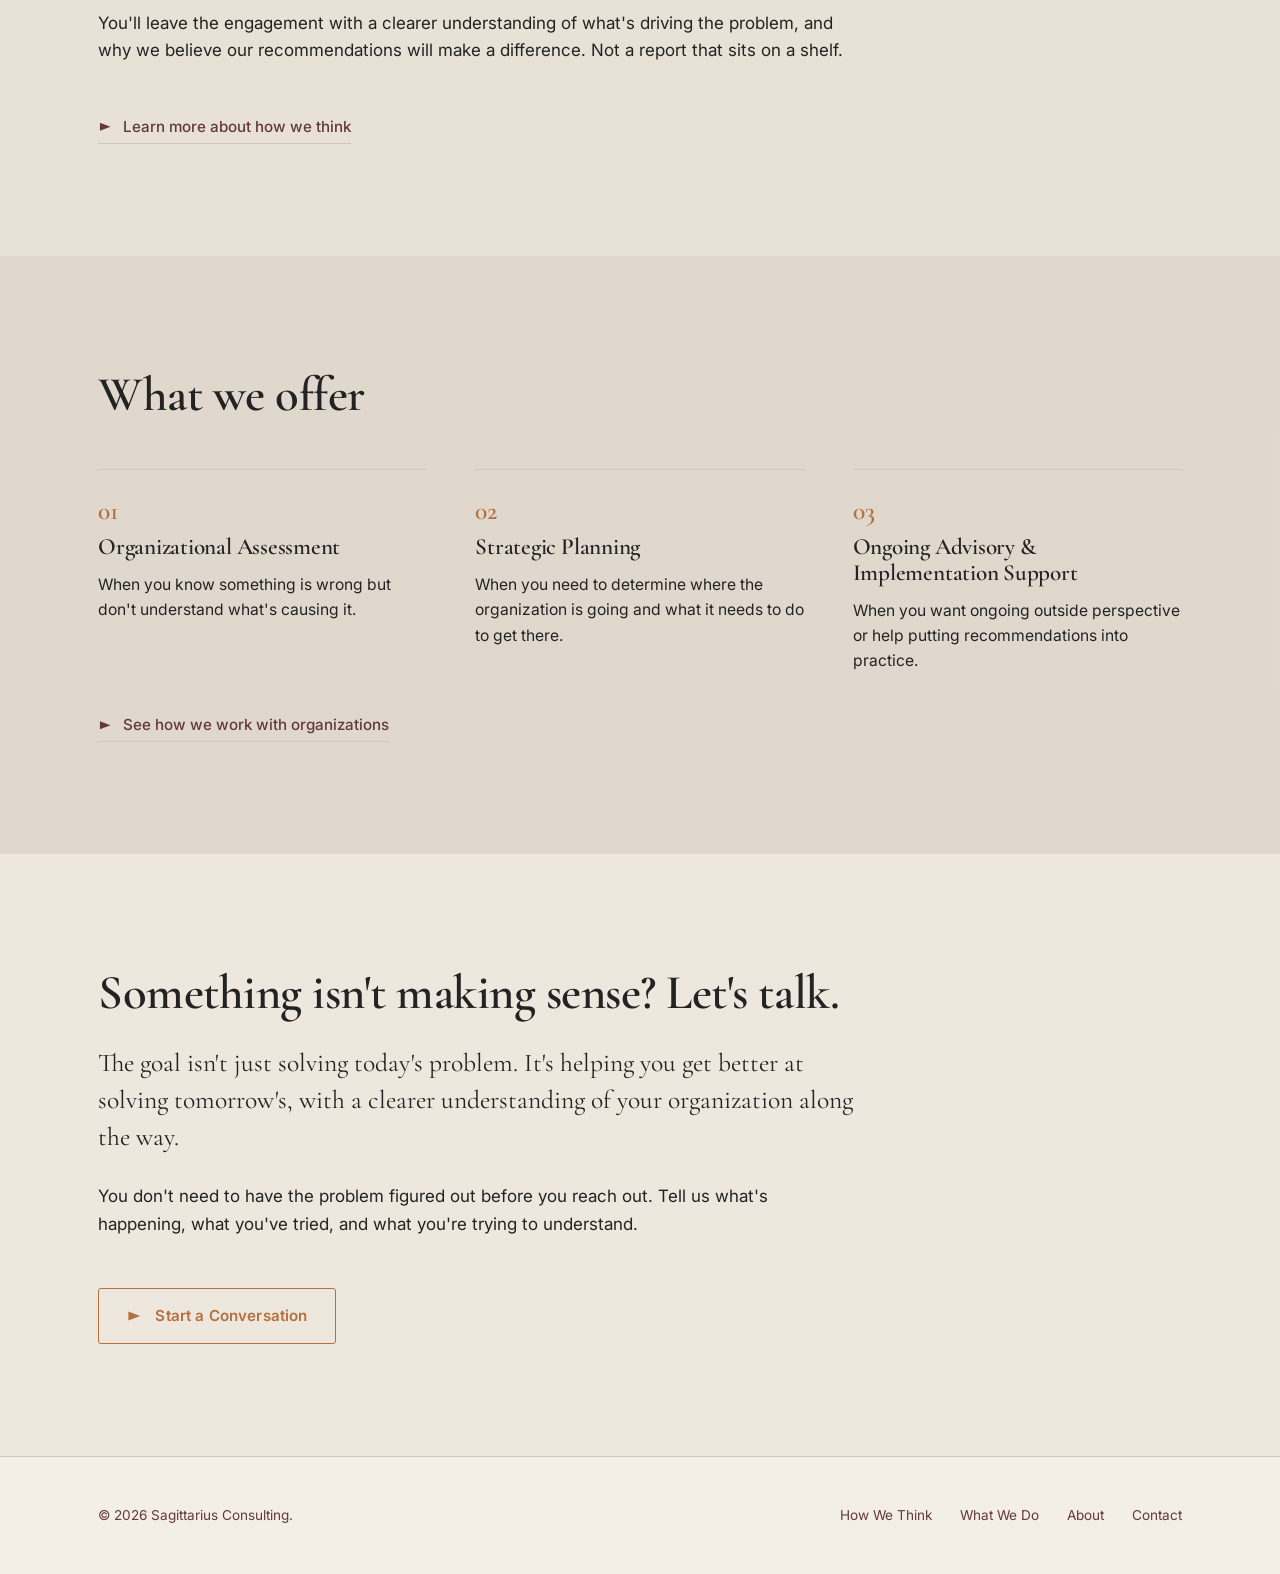
==== commit 1860b5ef: "Add files via upload" ====
--- a/index.html
+++ b/index.html
@@ -42,16 +42,18 @@
         <path d="M110 290 L290 110M290 110H190M290 110V210" fill="none" stroke="#B4703E" stroke-width="1.5" stroke-linecap="round" stroke-linejoin="round"/>
       </svg>
       <p class="label">Sagittarius Consulting</p>
-      <h1>Before you solve it, understand it.</h1>
+      <h1>Something isn't making sense.</h1>
       <p class="lede">Sagittarius helps organizations understand what's actually happening, identify what needs to change, and determine how to make that change.</p>
       <a class="cta-primary" href="contact.html"><span class="arrow"></span>Start a Conversation</a>
     </section>
 
     <section class="section bg-1">
       <div class="section-inner">
-        <h2>Something isn't working.</h2>
-        <p class="lede col" style="margin-top:1.5rem">You may know the symptoms. Maybe you're dealing with turnover, poor performance, stalled growth, customer problems, internal conflict, or a strategy that isn't producing the results you expected.</p>
-        <p class="col">But knowing that something is wrong isn't the same as understanding why.</p>
+        <h2>Does this sound familiar?</h2>
+        <div class="reveal-block" style="margin-top:1.5rem">
+          <p class="lede col reveal-fade-item" style="transition-delay:0.1s">You are seeing turnover, poor performance, stalled growth, or conflict that won't resolve. You've tried different solutions and the problem keeps coming back. Leadership and employees each tell a different story about what's going wrong.</p>
+          <p class="col reveal-fade-item" style="margin-top:1.5rem; transition-delay:0.6s">The symptoms are visible. The cause usually isn't. Finding it is where we begin.</p>
+        </div>
       </div>
     </section>
 
@@ -59,70 +61,36 @@
       <div class="section-inner">
         <h2>How we work.</h2>
         <p class="lede col" style="margin-top:1.5rem">We don't accept the problem as presented. We ask questions, listen to different perspectives, and examine the evidence before we accept anyone's explanation, including our own.</p>
-        <p class="col">We look at the whole picture: leadership, employees, customers, data, and the way work actually happens. We form hypotheses, test them against what we find, and change our thinking when the evidence tells us to.</p>
         <p class="col">You'll leave the engagement with a clearer understanding of what's driving the problem, and why we believe our recommendations will make a difference. Not a report that sits on a shelf.</p>
-        <a class="cta cta--quiet" href="how-we-think.html" style="margin-top:1.5rem"><span class="arrow"></span>Learn more about how we think</a>
-      </div>
-    </section>
-
-    <section class="section bg-1">
-      <div class="section-inner">
-        <h2>When something isn't making sense.</h2>
-        <div class="reveal-block">
-          <ul class="arrow-list">
-            <li style="transition-delay:0.1s"><svg class="bullet" viewBox="0 0 10 10" aria-hidden="true"><path d="M1 1L9 5L1 9V6.5L5 5L1 3.5V1Z"/></svg>Something isn't working, and you can't figure out why.</li>
-            <li style="transition-delay:0.25s"><svg class="bullet" viewBox="0 0 10 10" aria-hidden="true"><path d="M1 1L9 5L1 9V6.5L5 5L1 3.5V1Z"/></svg>You've tried different solutions and the problem keeps coming back.</li>
-            <li style="transition-delay:0.4s"><svg class="bullet" viewBox="0 0 10 10" aria-hidden="true"><path d="M1 1L9 5L1 9V6.5L5 5L1 3.5V1Z"/></svg>Leadership and employees have very different ideas about what's going wrong.</li>
-            <li style="transition-delay:0.55s"><svg class="bullet" viewBox="0 0 10 10" aria-hidden="true"><path d="M1 1L9 5L1 9V6.5L5 5L1 3.5V1Z"/></svg>The organization is changing, growing, or struggling to find a clear direction.</li>
-            <li style="transition-delay:0.7s"><svg class="bullet" viewBox="0 0 10 10" aria-hidden="true"><path d="M1 1L9 5L1 9V6.5L5 5L1 3.5V1Z"/></svg>You know something needs to change, but you don't yet know what that change should look like.</li>
-          </ul>
-          <p class="col reveal-fade-item" style="margin-top:1.5rem; transition-delay:0.95s">These are the kinds of problems Sagittarius helps organizations work through.</p>
-        </div>
+        <a class="cta cta--quiet" href="how-we-think.html" style="margin-top:2rem"><span class="arrow"></span>Learn more about how we think</a>
       </div>
     </section>
 
     <section class="section bg-3">
       <div class="section-inner">
-        <h2>What we do</h2>
-        <div class="offerings">
-          <div class="offering">
+        <h2>What we offer</h2>
+        <div class="offer-grid">
+          <div class="offer">
             <span class="num">01</span>
-            <div>
-              <h3>Organizational Assessment</h3>
-              <p>When you know something is wrong but don't understand what's causing it.</p>
-              <a class="cta cta--quiet" href="what-we-do.html#understand"><span class="arrow"></span>Learn More</a>
-            </div>
+            <h3>Organizational Assessment</h3>
+            <p>When you know something is wrong but don't understand what's causing it.</p>
           </div>
-          <div class="offering">
+          <div class="offer">
             <span class="num">02</span>
-            <div>
-              <h3>Strategic Planning</h3>
-              <p>When you need to determine where the organization is going and what it needs to do to get there.</p>
-              <a class="cta cta--quiet" href="what-we-do.html#plan"><span class="arrow"></span>Learn More</a>
-            </div>
+            <h3>Strategic Planning</h3>
+            <p>When you need to determine where the organization is going and what it needs to do to get there.</p>
           </div>
-          <div class="offering">
+          <div class="offer">
             <span class="num">03</span>
-            <div>
-              <h3>Ongoing Advisory &amp; Implementation Support</h3>
-              <p>When you want ongoing outside perspective or help putting recommendations into practice.</p>
-              <a class="cta cta--quiet" href="what-we-do.html#continue"><span class="arrow"></span>Learn More</a>
-            </div>
+            <h3>Ongoing Advisory &amp; Implementation Support</h3>
+            <p>When you want ongoing outside perspective or help putting recommendations into practice.</p>
           </div>
         </div>
+        <a class="cta cta--quiet" href="what-we-do.html" style="margin-top:2.5rem"><span class="arrow"></span>See how we work with organizations</a>
       </div>
     </section>
 
     <section class="section bg-1">
-      <div class="section-inner">
-        <h2>We're not here to tell you what you want to hear.</h2>
-        <p class="col" style="margin-top:1.5rem">We don't come in with a predetermined solution, and we don't assume that the first explanation is the right one. We follow the evidence, and change our thinking when it calls for it. The result is advice grounded in your organization, not a solution looking for a problem.</p>
-        <blockquote style="margin-top:2rem">If you're looking for someone to confirm what you already believe, we're probably not the right fit.</blockquote>
-        <p class="col" style="margin-top:2rem">You don't need to have the problem figured out before you call us. What matters is that you're willing to look honestly at what's happening and consider making changes based on what you learn.</p>
-      </div>
-    </section>
-
-    <section class="section bg-3">
       <div class="section-inner">
         <h2>Something isn't making sense? Let's talk.</h2>
         <p class="lede col" style="margin-top:1.5rem">The goal isn't just solving today's problem. It's helping you get better at solving tomorrow's, with a clearer understanding of your organization along the way.</p>
--- a/styles.css
+++ b/styles.css
@@ -389,7 +389,8 @@
    ------------------------------------------------------------------------- */
 .hero {
   position: relative;
-  padding: var(--space-6) 0 var(--space-6);
+  padding-top: var(--space-6);
+  padding-bottom: var(--space-6);
   overflow: hidden;
 }
 .hero .label {
@@ -847,3 +848,26 @@
 /* -------------------------------------------------------------------------
    Reveal-block trigger observed generically alongside .diagram in script.js
    ------------------------------------------------------------------------- */
+
+/* Home: compact three-up offerings */
+.offer-grid {
+  display: grid;
+  grid-template-columns: repeat(3, 1fr);
+  gap: var(--space-4);
+  margin-top: var(--space-4);
+}
+.offer { border-top: 1px solid var(--stone); padding-top: var(--space-3); min-width: 0; }
+.offer .num {
+  display: block;
+  font-family: var(--serif);
+  font-size: 1.6rem;
+  font-weight: 600;
+  line-height: 1;
+  color: var(--copper);
+  margin-bottom: 0.7rem;
+}
+.offer h3 { font-size: 1.45rem; margin-bottom: 0.5em; }
+.offer p { font-size: 0.98rem; }
+@media (max-width: 800px) {
+  .offer-grid { grid-template-columns: 1fr; gap: var(--space-3); }
+}
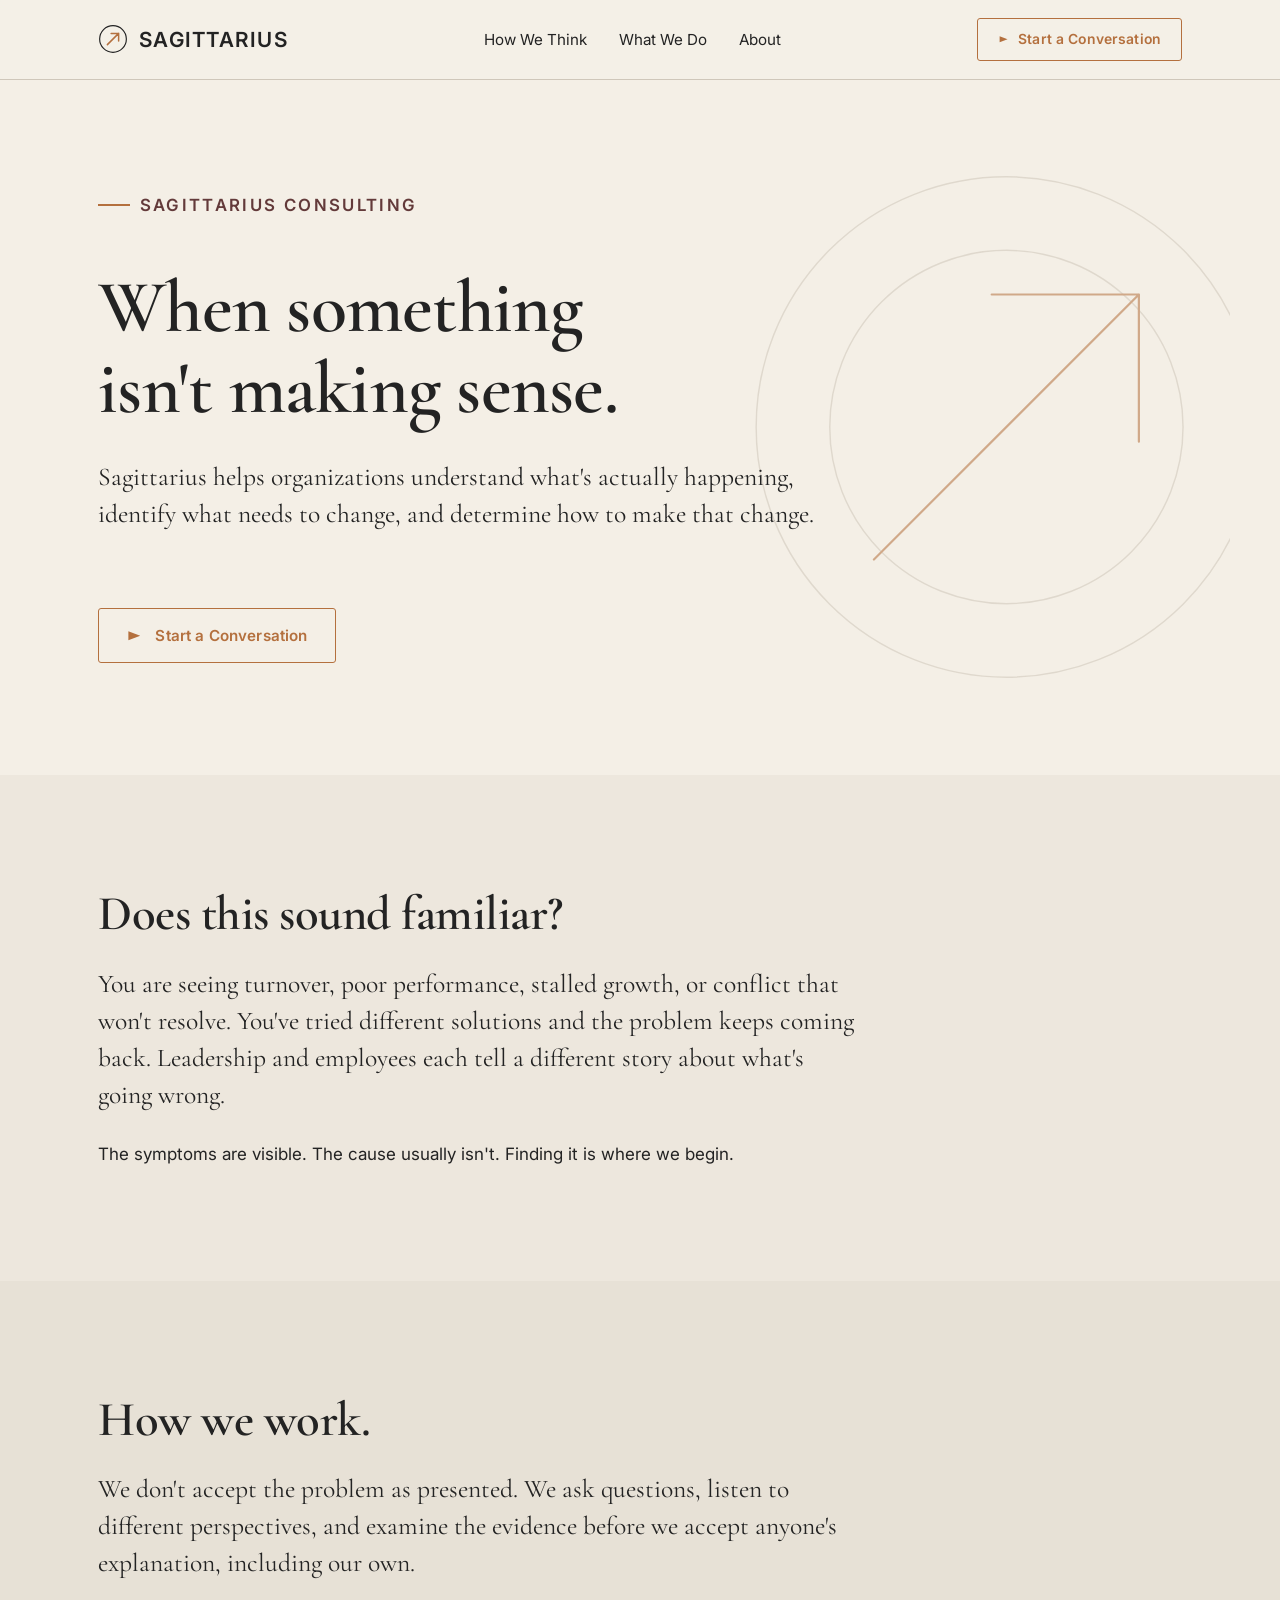
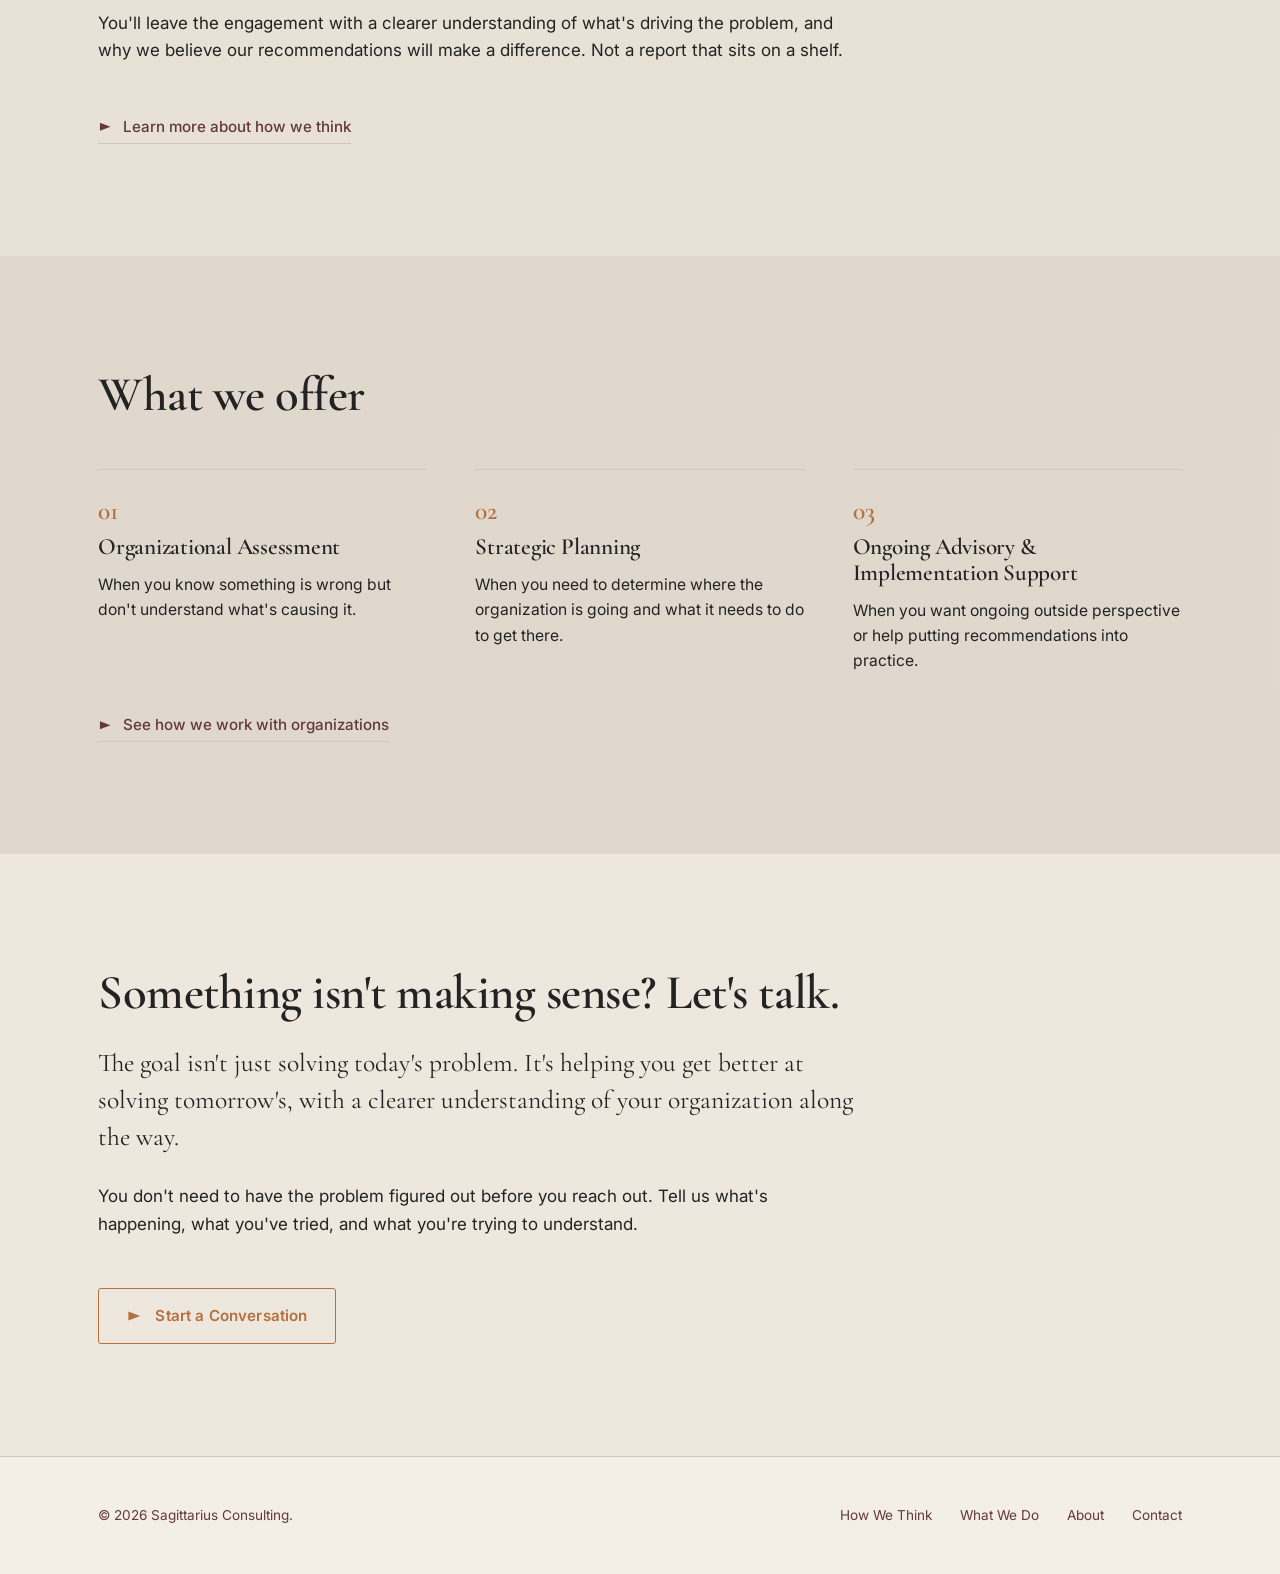
==== commit 0364690d: "Update index.html" ====
--- a/index.html
+++ b/index.html
@@ -42,7 +42,7 @@
         <path d="M110 290 L290 110M290 110H190M290 110V210" fill="none" stroke="#B4703E" stroke-width="1.5" stroke-linecap="round" stroke-linejoin="round"/>
       </svg>
       <p class="label">Sagittarius Consulting</p>
-      <h1>Something isn't making sense.</h1>
+      <h1>When something isn't making sense.</h1>
       <p class="lede">Sagittarius helps organizations understand what's actually happening, identify what needs to change, and determine how to make that change.</p>
       <a class="cta-primary" href="contact.html"><span class="arrow"></span>Start a Conversation</a>
     </section>
